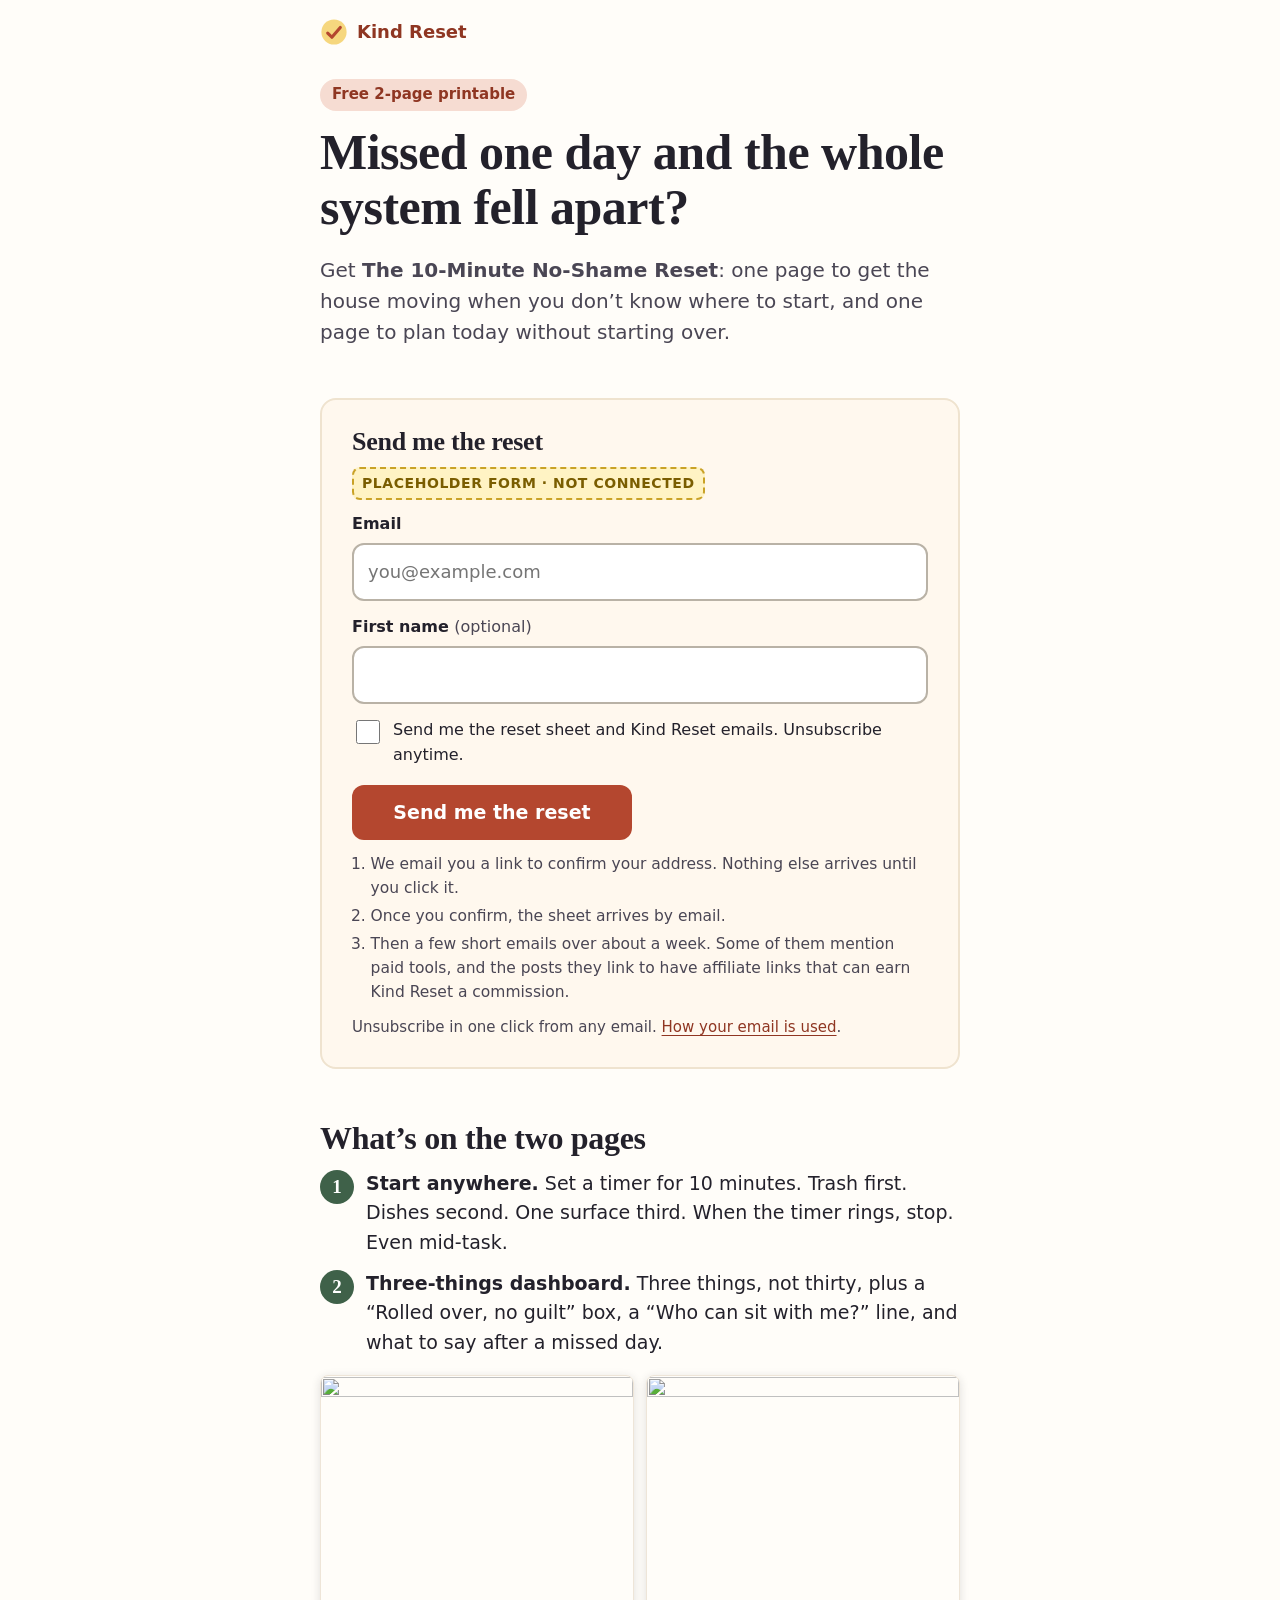
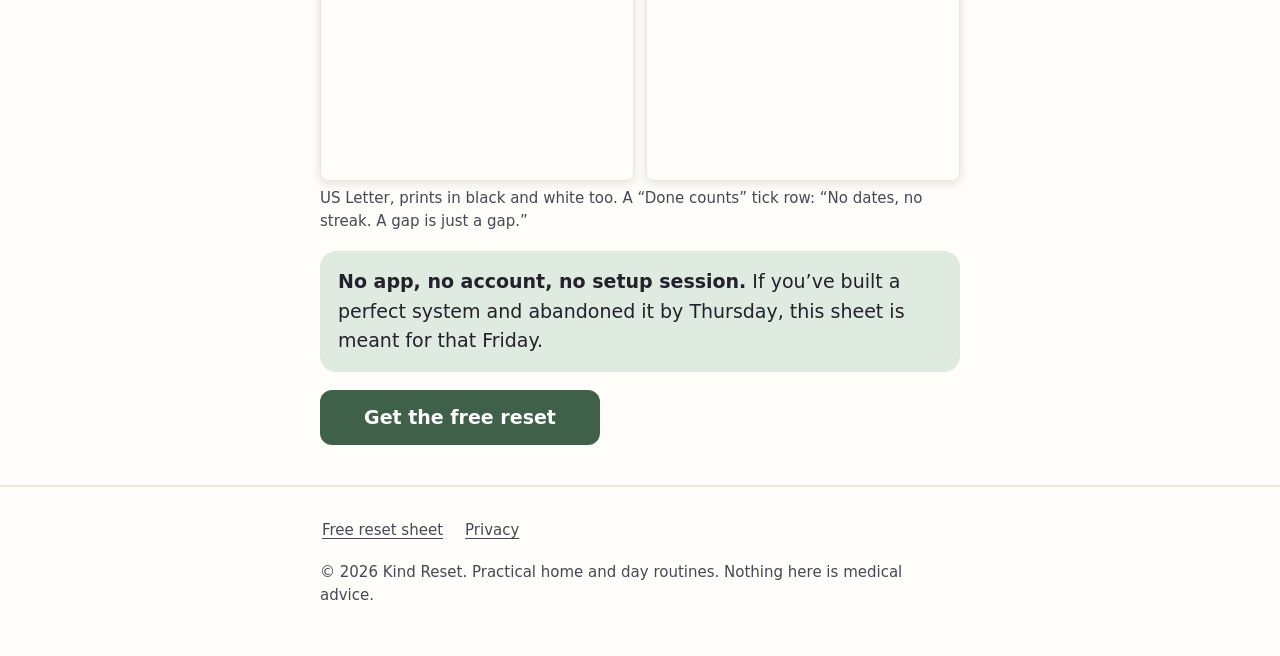
==== index.html @ aac7e528 "Add Kind Reset opt-in, thank-you, privacy and lead-magnet PDF" ====
<!doctype html>
<html lang="en">
<head>
<meta charset="utf-8">
<meta name="viewport" content="width=device-width, initial-scale=1">
<title>The 10-Minute No-Shame Reset (free printable) · Kind Reset</title>
<meta name="description" content="A free 2-page sheet for the day after your system falls apart: a 10-minute start-anywhere home reset and a three-things plan. Print it or read it on your phone.">
<link rel="icon" href="favicon.svg" type="image/svg+xml">
<link rel="preload" href="fonts/lexend-kr.woff2" as="font" type="font/woff2" crossorigin>
<link rel="stylesheet" href="styles.css">
</head>
<body>
<header class="site-header"><div class="wrap"><a class="logo" href="index.html"><svg viewBox="0 0 40 40" aria-hidden="true"><circle cx="20" cy="20" r="18" fill="#f6d77e"/><path d="M11 21.5l6 6 12-14" fill="none" stroke="#b4472f" stroke-width="4.5" stroke-linecap="round" stroke-linejoin="round"/></svg>Kind Reset</a></div></header>

<main class="wrap">
  <section class="hero">
    <span class="eyebrow">Free 2-page printable</span>
    <h1>Missed one day and the whole system fell apart?</h1>
    <p class="lede">Get <strong>The 10-Minute No-Shame Reset</strong>: one page to get the house moving when you don’t know where to start, and one page to plan today without starting over.</p>
  </section>

  <section class="optin" id="get-the-reset" aria-labelledby="optin-title">
    <h2 id="optin-title">Send me the reset</h2>

    <!--
      ===================== EMAILOCTOPUS FORM PLACEHOLDER =====================
      The EmailOctopus form exists as a draft. Do not paste the live embed
      until Affiliate Boss says the destination URLs return 200.
      This dummy form does NOT submit anywhere: no action URL, the button is
      type="button", and the submit event is cancelled.
      When List Keeper publishes the form:
        1. Replace everything between the START and END markers with the
           EmailOctopus embed code.
        2. Keep: email (required), first name (optional), the unchecked consent
           box with the exact wording below (required: the real embed must
           block submit until it is ticked), and the link to privacy.html.
        3. Form setting "Redirect URL" (after submit) -> thank-you.html.
           Double opt-in is ON: the PDF goes out only in email 00 after confirm.
        4. Delete the .dev-flag line and the placeholder <script> at the bottom.
      ============================ START PLACEHOLDER ===========================
    -->
    <span class="dev-flag">Placeholder form · not connected</span>
    <form id="optin-form" class="optin-form" novalidate onsubmit="return false;" data-placeholder="emailoctopus">
      <div class="field">
        <label for="email">Email</label>
        <input id="email" name="email" type="email" autocomplete="email" inputmode="email" placeholder="you@example.com" required>
      </div>
      <div class="field">
        <label for="first-name">First name <span class="opt">(optional)</span></label>
        <input id="first-name" name="first_name" type="text" autocomplete="given-name">
      </div>
      <label class="consent"><input type="checkbox" name="consent" id="consent" required><span>Send me the reset sheet and Kind Reset emails. Unsubscribe anytime.</span></label>
      <button type="button" class="btn" id="optin-button">Send me the reset</button>
      <p class="placeholder-note" id="placeholder-note" role="status">This form isn’t connected yet, so nothing was sent.</p>
    </form>
    <!-- ============================= END PLACEHOLDER ========================== -->

    <ol class="steps-next">
      <li>We email you a link to confirm your address. Nothing else arrives until you click it.</li>
      <li>Once you confirm, the sheet arrives by email.</li>
      <li>Then a few short emails over about a week. Some of them mention paid tools, and the posts they link to have affiliate links that can earn Kind Reset a commission.</li>
    </ol>
    <p class="fineprint">Unsubscribe in one click from any email. <a href="privacy.html">How your email is used</a>.</p>
  </section>

  <section aria-labelledby="inside-title">
    <h2 id="inside-title">What’s on the two pages</h2>
    <ul class="inside">
      <li><span class="dot">1</span><span><strong>Start anywhere.</strong> Set a timer for 10 minutes. Trash first. Dishes second. One surface third. When the timer rings, stop. Even mid-task.</span></li>
      <li><span class="dot">2</span><span><strong>Three-things dashboard.</strong> Three things, not thirty, plus a “Rolled over, no guilt” box, a “Who can sit with me?” line, and what to say after a missed day.</span></li>
    </ul>
    <div class="preview" aria-hidden="true">
      <img src="images/sheet-1.png" width="480" height="621" alt="" loading="lazy">
      <img src="images/sheet-2.png" width="480" height="621" alt="" loading="lazy">
    </div>
    <p class="small muted">US Letter, prints in black and white too. A “Done counts” tick row: “No dates, no streak. A gap is just a gap.”</p>
  </section>

  <section class="callout sage">
    <p><strong>No app, no account, no setup session.</strong> If you’ve built a perfect system and abandoned it by Thursday, this sheet is meant for that Friday.</p>
  </section>

  <p><a class="btn secondary" href="#get-the-reset">Get the free reset</a></p>
</main>

<footer class="site-footer"><div class="wrap">
  <nav aria-label="Footer"><a href="index.html">Free reset sheet</a><a href="privacy.html">Privacy</a></nav>
  <p>© 2026 Kind Reset. Practical home and day routines. Nothing here is medical advice.</p>
</div></footer>

<!-- Placeholder behaviour only. Delete when the EmailOctopus embed goes in. -->
<script>
  document.getElementById('optin-button').addEventListener('click', function () {
    document.getElementById('placeholder-note').classList.add('show');
  });
</script>
</body>
</html>
---- styles.css ----
/* Kind Reset site styles. Phone-first, no framework, two self-hosted fonts (OFL). */
@font-face { font-family: "Fraunces KR"; src: url("fonts/fraunces-kr.woff2") format("woff2"); font-weight: 600 700; font-display: swap; }
@font-face { font-family: "Lexend KR"; src: url("fonts/lexend-kr.woff2") format("woff2"); font-weight: 300 800; font-display: swap; }

:root {
  --ink: #23212b; --soft-ink: #4a4654; --cream: #fff8ee; --paper: #fffdf9;
  --clay: #b4472f; --clay-dark: #8f3622; --clay-light: #f6dcd2;
  --sage: #5f8669; --sage-dark: #3f6149; --sage-light: #dfeae0; --butter: #f6d77e;
  --radius: 16px; --max: 680px;
}
* { box-sizing: border-box; }
html { -webkit-text-size-adjust: 100%; }
body { margin: 0; background: var(--paper); color: var(--ink);
       font: 400 18px/1.55 "Lexend KR", system-ui, -apple-system, "Segoe UI", sans-serif; }
img, svg { max-width: 100%; }
a { color: var(--clay-dark); text-underline-offset: 3px; }
a:hover { color: var(--clay); }
:focus-visible { outline: 3px solid var(--sage-dark); outline-offset: 3px; border-radius: 4px; }

.wrap { max-width: var(--max); margin: 0 auto; padding: 0 20px; }
.site-header { padding: 18px 0 6px; }
.logo { display: inline-flex; align-items: center; gap: 9px; font-weight: 700; color: var(--clay-dark); text-decoration: none; font-size: 18px; }
.logo svg { width: 28px; height: 28px; }

h1, h2, h3 { font-family: "Fraunces KR", Georgia, serif; font-weight: 700; line-height: 1.1; letter-spacing: -.01em; margin: 0 0 .4em; }
h1 { font-size: clamp(32px, 8.4vw, 50px); }
h2 { font-size: clamp(24px, 5.6vw, 32px); margin-top: 1.6em; }
h3 { font-size: 22px; margin-top: 1.2em; }
p, ul, ol { margin: 0 0 1em; }
.lede { font-size: 20px; color: var(--soft-ink); }
.muted { color: var(--soft-ink); }
.small { font-size: 15px; }

/* hero */
.hero { padding: 18px 0 8px; }
.eyebrow { display: inline-block; background: var(--clay-light); color: var(--clay-dark); font-weight: 600; font-size: 15px;
           padding: 4px 12px; border-radius: 999px; margin-bottom: 14px; }

/* opt-in card */
.optin { background: var(--cream); border: 2px solid #efe3cf; border-radius: var(--radius); padding: 22px 20px; margin: 22px 0; }
.optin h2 { margin-top: 0; font-size: 26px; }
.field { margin-bottom: 14px; }
.field label { display: block; font-weight: 600; font-size: 16px; margin-bottom: 6px; }
.field .opt { font-weight: 400; color: var(--soft-ink); }
.field input[type=email], .field input[type=text] {
  width: 100%; font: inherit; font-size: 18px; padding: 13px 14px; border: 2px solid #b9b2a6; border-radius: 12px; background: #fff; color: var(--ink); }
.field input:focus { border-color: var(--sage-dark); outline: none; box-shadow: 0 0 0 3px var(--sage-light); }
.consent { display: flex; gap: 10px; align-items: flex-start; font-size: 16px; margin: 4px 0 18px; }
.consent input { width: 24px; height: 24px; margin-top: 2px; flex: 0 0 auto; accent-color: var(--sage-dark); }
.btn { display: inline-block; width: 100%; text-align: center; font: inherit; font-weight: 700; font-size: 19px; line-height: 1.2;
       background: var(--clay); color: #fff; border: 0; border-radius: 12px; padding: 16px 20px; cursor: pointer; text-decoration: none; }
.btn:hover { background: var(--clay-dark); color: #fff; }
.btn.secondary { background: var(--sage-dark); }
.btn.secondary:hover { background: #2f4a37; }
.fineprint { font-size: 15px; color: var(--soft-ink); margin: 12px 0 0; }
.steps-next { margin: 12px 0 0; padding-left: 1.2em; font-size: 15.5px; color: var(--soft-ink); }
.steps-next li { margin-bottom: 4px; }
.placeholder-note { display: none; margin-top: 12px; padding: 10px 12px; border-radius: 10px; background: #fff3c4; border: 2px dashed #c9a227; font-size: 15px; }
.placeholder-note.show { display: block; }
.dev-flag { font-size: 14px; font-weight: 700; letter-spacing: .04em; text-transform: uppercase; color: #7a5d00; background: #fff3c4;
            border: 2px dashed #c9a227; border-radius: 8px; padding: 4px 8px; display: inline-block; margin-bottom: 12px; }

/* inside the sheet */
.inside { list-style: none; padding: 0; margin: 0; display: grid; gap: 12px; }
.inside li { display: flex; gap: 12px; align-items: flex-start; }
.inside .dot { flex: 0 0 auto; width: 34px; height: 34px; border-radius: 50%; background: var(--sage-dark); color: #fff; /* 6.96:1 vs white */
               font-family: "Fraunces KR", serif; font-weight: 700; display: flex; align-items: center; justify-content: center; margin-top: 1px; }
.preview { display: grid; grid-template-columns: 1fr 1fr; gap: 12px; margin: 18px 0 6px; }
.preview img { width: 100%; height: auto; border-radius: 8px; box-shadow: 0 2px 10px rgba(35,33,43,.14); border: 1px solid #eee5d8; }

/* callouts */
.callout { border-radius: var(--radius); padding: 16px 18px; margin: 18px 0; }
.callout p:last-child { margin-bottom: 0; }
.callout.sage { background: var(--sage-light); }
.callout.clay { background: var(--clay-light); }
.callout.butter { background: #fff6d8; border-left: 6px solid var(--butter); }
.disclosure { background: #fff6d8; border-bottom: 2px solid #ecd58f; font-size: 16px; }
.disclosure .wrap { padding-top: 12px; padding-bottom: 12px; }
.disclosure strong { color: var(--ink); }

/* comparison */
.tool { border: 2px solid #eadfcd; border-radius: var(--radius); padding: 18px; margin: 18px 0; background: #fff; }
.tool h3 { margin-top: 0; }
.tool dl { margin: 0 0 14px; display: grid; grid-template-columns: 1fr; gap: 2px 14px; }
.tool dt { font-weight: 700; font-size: 15px; color: var(--soft-ink); margin-top: 8px; }
.tool dd { margin: 0; }
.table-scroll { overflow-x: auto; margin: 16px 0; border-radius: 12px; border: 2px solid #eadfcd; }
table { border-collapse: collapse; width: 100%; min-width: 560px; font-size: 16px; background: #fff; }
th, td { text-align: left; vertical-align: top; padding: 10px 12px; border-bottom: 1px solid #eee5d8; }
th { background: var(--cream); font-weight: 700; }
.asof { font-size: 14.5px; color: var(--soft-ink); }

.site-footer { margin-top: 40px; padding: 22px 0 34px; border-top: 2px solid #efe7da; font-size: 15px; color: var(--soft-ink); }
.site-footer a { color: var(--soft-ink); }
.site-footer nav { display: flex; flex-wrap: wrap; gap: 4px 18px; margin-bottom: 8px; }
.site-footer nav a { display: inline-flex; align-items: center; min-height: 44px; padding: 0 2px; } /* WCAG 2.2 target size */

@media (min-width: 720px) {
  body { font-size: 19px; }
  .optin { padding: 28px 30px; }
  .tool dl { grid-template-columns: 170px 1fr; }
  .tool dt { margin-top: 0; }
  .btn { width: auto; min-width: 280px; }
}

/* comparison table: stack into labelled rows on phones */
@media (max-width: 599px) {
  .table-scroll { overflow: visible; border: 0; }
  table { min-width: 0; background: transparent; }
  thead { position: absolute; width: 1px; height: 1px; overflow: hidden; clip: rect(0 0 0 0); }
  table, tbody, tr, th, td { display: block; width: 100%; }
  tr { background: #fff; border: 2px solid #eadfcd; border-radius: 12px; margin-bottom: 12px; overflow: hidden; }
  tbody th { background: var(--cream); font-size: 17px; }
  td { display: grid; grid-template-columns: 92px 1fr; gap: 10px; }
  td::before { content: attr(data-label); font-weight: 700; color: var(--soft-ink); }
  tr td:last-child { border-bottom: 0; }
}
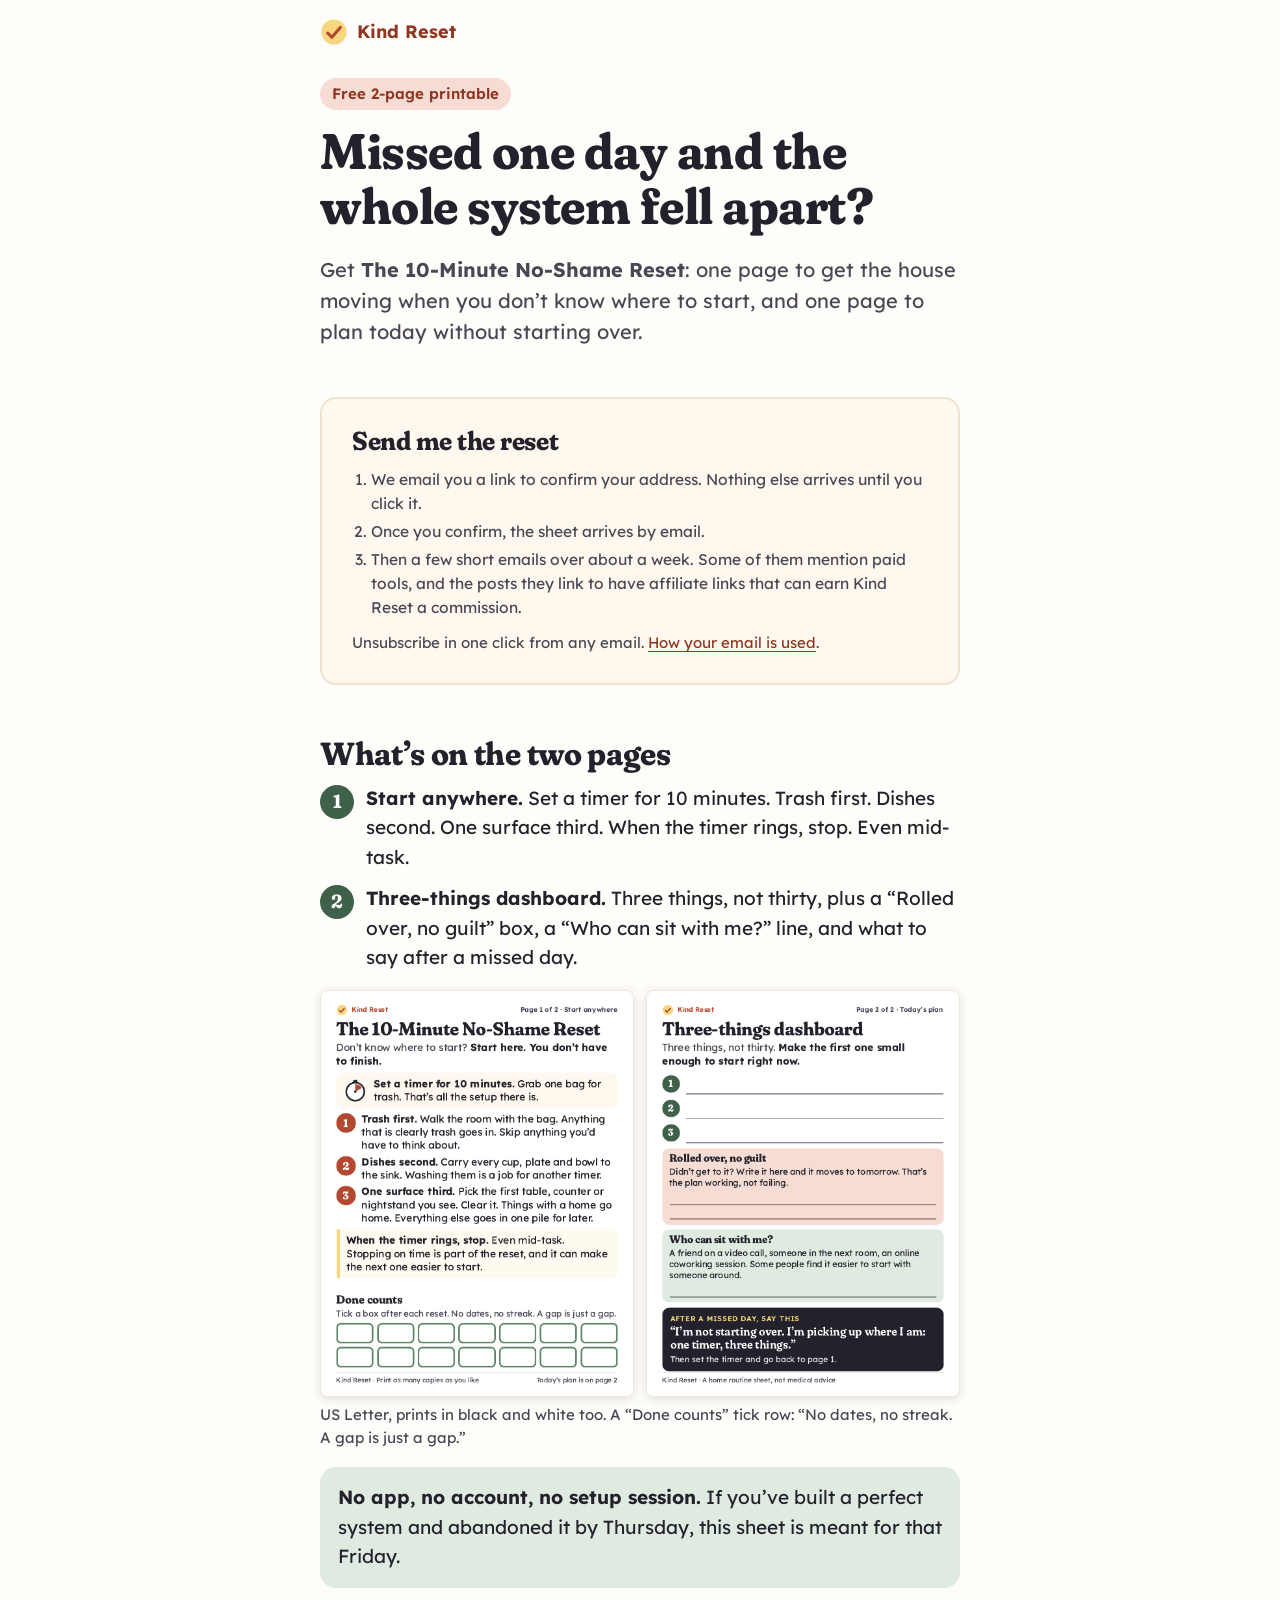
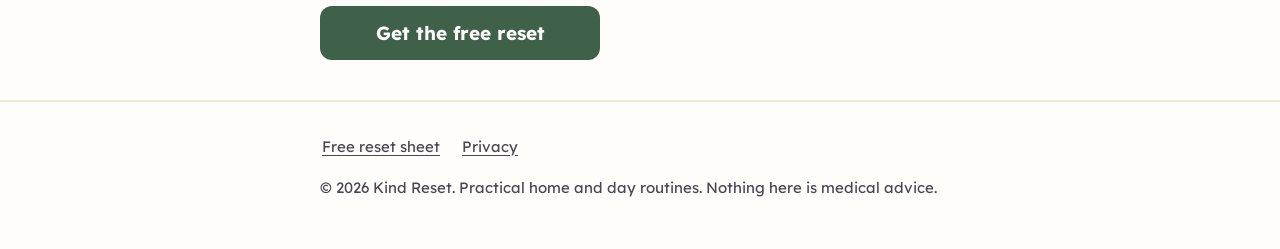
==== commit 373abb4d: "Add live EmailOctopus signup form" ====
--- a/index.html
+++ b/index.html
@@ -23,37 +23,16 @@
     <h2 id="optin-title">Send me the reset</h2>
 
     <!--
-      ===================== EMAILOCTOPUS FORM PLACEHOLDER =====================
-      The EmailOctopus form exists as a draft. Do not paste the live embed
-      until Affiliate Boss says the destination URLs return 200.
-      This dummy form does NOT submit anywhere: no action URL, the button is
-      type="button", and the submit event is cancelled.
-      When List Keeper publishes the form:
-        1. Replace everything between the START and END markers with the
-           EmailOctopus embed code.
-        2. Keep: email (required), first name (optional), the unchecked consent
-           box with the exact wording below (required: the real embed must
-           block submit until it is ticked), and the link to privacy.html.
-        3. Form setting "Redirect URL" (after submit) -> thank-you.html.
-           Double opt-in is ON: the PDF goes out only in email 00 after confirm.
-        4. Delete the .dev-flag line and the placeholder <script> at the bottom.
-      ============================ START PLACEHOLDER ===========================
+      EmailOctopus inline form 7b22d070-e764-11f1-935c-251dbdf0d8b6 (from
+      Email/Nothing Sticks Reset/form-embed.html). The embed includes email
+      (required), first name (optional), the button “Send me the reset”, and
+      a consent checkbox with the wording “Send me the reset sheet and Kind
+      Reset emails. Unsubscribe anytime.” The form script blocks submit
+      until the box is ticked. Double opt-in is on. Redirect URL:
+      https://kindreset.github.io/thank-you.html. Keep the privacy link in
+      the fineprint below. Do not add a second consent box.
     -->
-    <span class="dev-flag">Placeholder form · not connected</span>
-    <form id="optin-form" class="optin-form" novalidate onsubmit="return false;" data-placeholder="emailoctopus">
-      <div class="field">
-        <label for="email">Email</label>
-        <input id="email" name="email" type="email" autocomplete="email" inputmode="email" placeholder="you@example.com" required>
-      </div>
-      <div class="field">
-        <label for="first-name">First name <span class="opt">(optional)</span></label>
-        <input id="first-name" name="first_name" type="text" autocomplete="given-name">
-      </div>
-      <label class="consent"><input type="checkbox" name="consent" id="consent" required><span>Send me the reset sheet and Kind Reset emails. Unsubscribe anytime.</span></label>
-      <button type="button" class="btn" id="optin-button">Send me the reset</button>
-      <p class="placeholder-note" id="placeholder-note" role="status">This form isn’t connected yet, so nothing was sent.</p>
-    </form>
-    <!-- ============================= END PLACEHOLDER ========================== -->
+    <script async src="https://eomail5.com/form/7b22d070-e764-11f1-935c-251dbdf0d8b6.js" data-form="7b22d070-e764-11f1-935c-251dbdf0d8b6"></script>
 
     <ol class="steps-next">
       <li>We email you a link to confirm your address. Nothing else arrives until you click it.</li>
@@ -88,11 +67,5 @@
   <p>© 2026 Kind Reset. Practical home and day routines. Nothing here is medical advice.</p>
 </div></footer>
 
-<!-- Placeholder behaviour only. Delete when the EmailOctopus embed goes in. -->
-<script>
-  document.getElementById('optin-button').addEventListener('click', function () {
-    document.getElementById('placeholder-note').classList.add('show');
-  });
-</script>
 </body>
 </html>
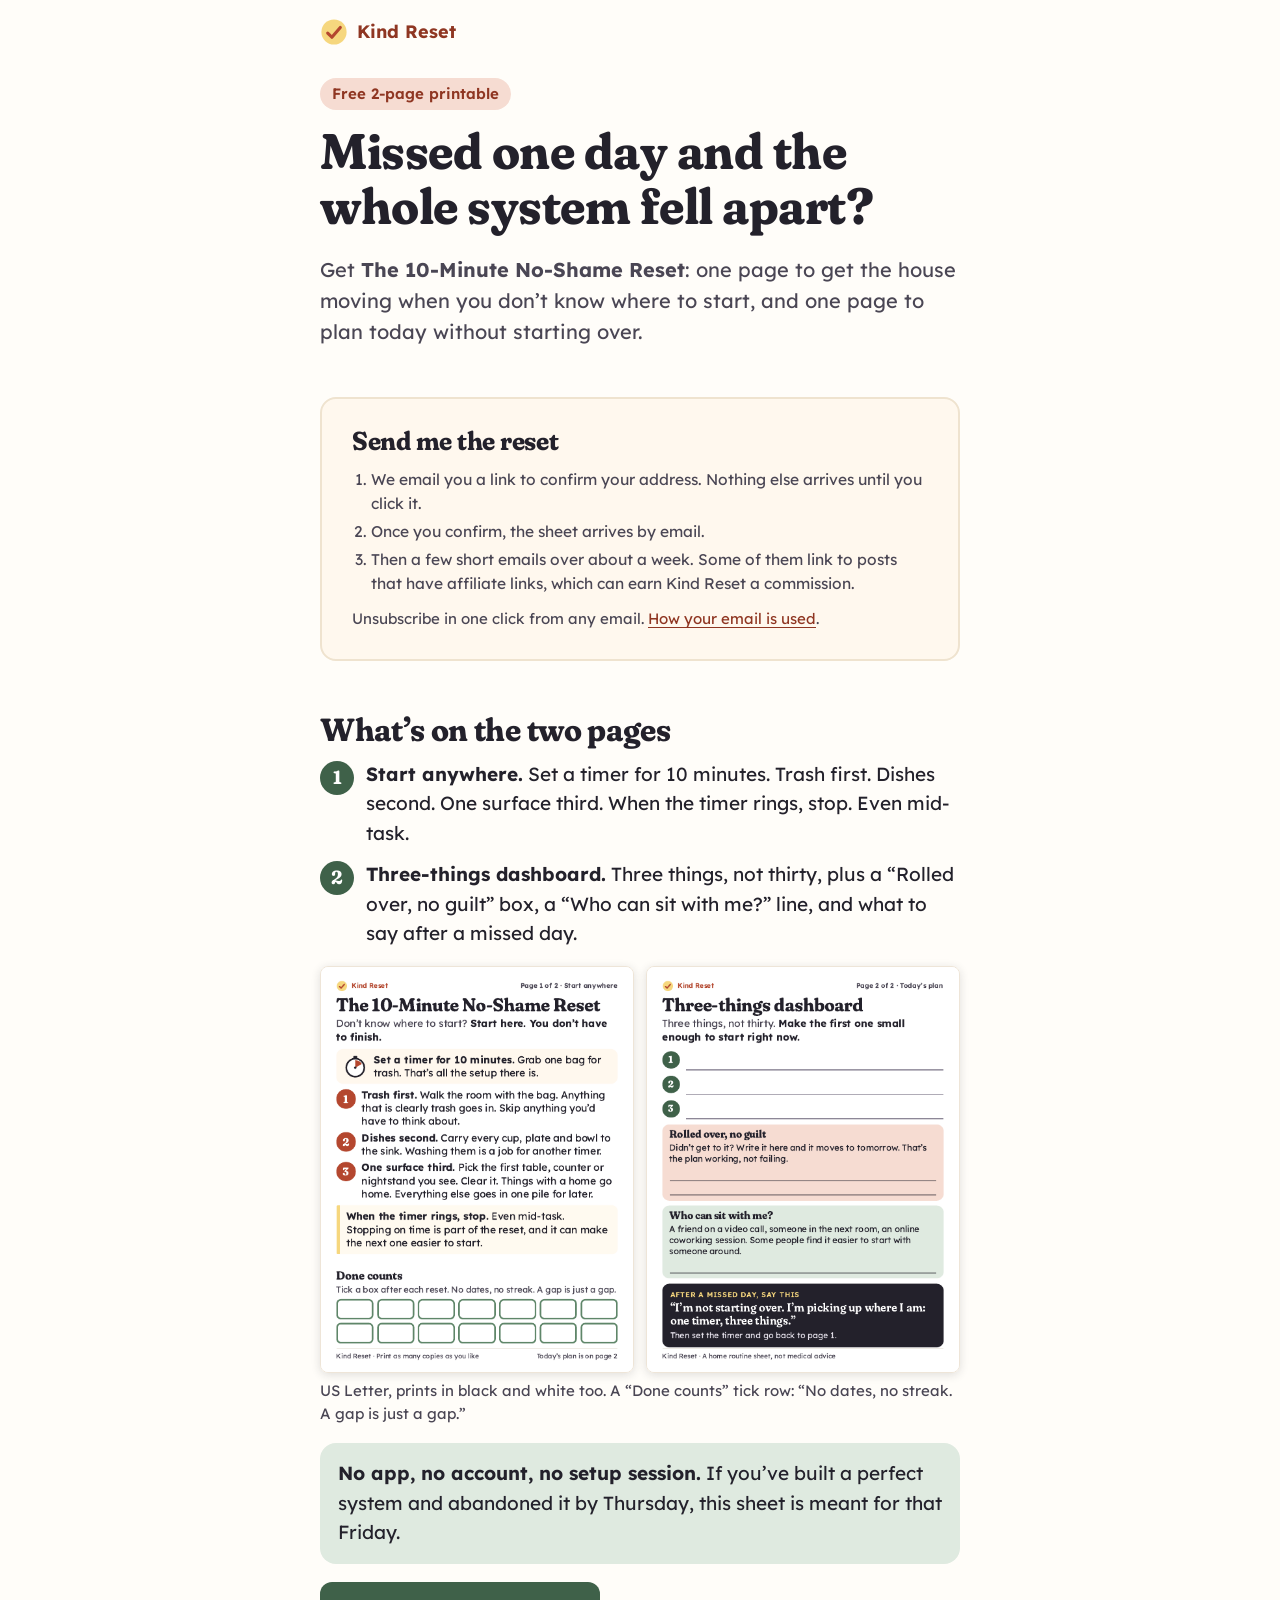
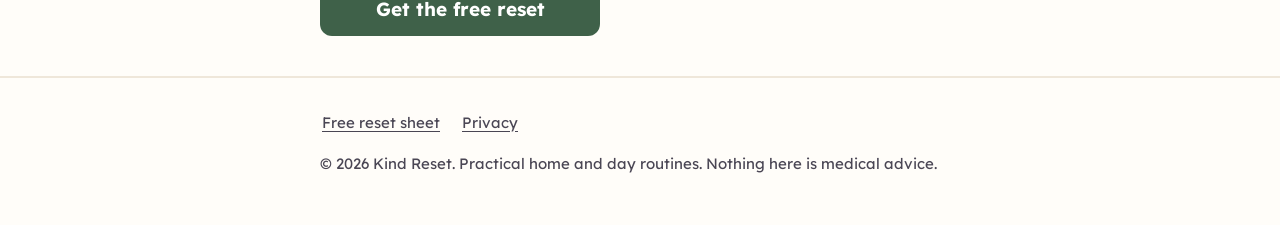
==== commit e4e42b50: "Deploy: opt-in line 40 disclosure fix" ====
--- a/index.html
+++ b/index.html
@@ -37,7 +37,7 @@
     <ol class="steps-next">
       <li>We email you a link to confirm your address. Nothing else arrives until you click it.</li>
       <li>Once you confirm, the sheet arrives by email.</li>
-      <li>Then a few short emails over about a week. Some of them mention paid tools, and the posts they link to have affiliate links that can earn Kind Reset a commission.</li>
+      <li>Then a few short emails over about a week. Some of them link to posts that have affiliate links, which can earn Kind Reset a commission.</li>
     </ol>
     <p class="fineprint">Unsubscribe in one click from any email. <a href="privacy.html">How your email is used</a>.</p>
   </section>
--- a/styles.css
+++ b/styles.css
@@ -115,3 +115,111 @@
   td::before { content: attr(data-label); font-weight: 700; color: var(--soft-ink); }
   tr td:last-child { border-bottom: 0; }
 }
+
+/* EmailOctopus embed: match Kind Reset type, colours, and stacked layout.
+   Higher specificity than the injected form stylesheet so these win. */
+.optin [data-form="7b22d070-e764-11f1-935c-251dbdf0d8b6"] {
+  --text-colour: var(--ink);
+  --font-family: "Lexend KR", system-ui, -apple-system, "Segoe UI", sans-serif;
+  max-width: 100% !important;
+}
+.optin [data-form="7b22d070-e764-11f1-935c-251dbdf0d8b6"] .form-container {
+  max-width: none;
+  margin: 0;
+}
+.optin [data-form="7b22d070-e764-11f1-935c-251dbdf0d8b6"] .emailoctopus-form-wrapper {
+  margin-top: 0;
+}
+.optin [data-form="7b22d070-e764-11f1-935c-251dbdf0d8b6"] .emailoctopus-form {
+  --label-size: 16px;
+  --field-colour: #fff;
+  --label-colour: var(--ink);
+  --button-colour: var(--clay);
+  --button-text-colour: #fff;
+  --field-border-colour: #b9b2a6;
+  --base-font-size: 18px;
+  display: flex;
+  flex-direction: column;
+}
+.optin [data-form="7b22d070-e764-11f1-935c-251dbdf0d8b6"] .main-form,
+.optin [data-form="7b22d070-e764-11f1-935c-251dbdf0d8b6"] [eo-form-fields-container] {
+  display: contents;
+}
+.optin [data-form="7b22d070-e764-11f1-935c-251dbdf0d8b6"] .emailoctopus-form-row {
+  width: 100%;
+  margin: 0 0 14px;
+  min-width: 0;
+}
+.optin [data-form="7b22d070-e764-11f1-935c-251dbdf0d8b6"] .emailoctopus-form input:not([type=submit]):not([type=checkbox]) {
+  width: 100%;
+  font: inherit;
+  font-size: 18px;
+  padding: 13px 14px;
+  border: 2px solid #b9b2a6;
+  border-radius: 12px;
+  background: #fff;
+  color: var(--ink);
+  line-height: 1.3;
+}
+.optin [data-form="7b22d070-e764-11f1-935c-251dbdf0d8b6"] .emailoctopus-form input:not([type=submit]):focus {
+  border-color: var(--sage-dark);
+  outline: none;
+  box-shadow: 0 0 0 3px var(--sage-light);
+}
+.optin [data-form="7b22d070-e764-11f1-935c-251dbdf0d8b6"] .emailoctopus-form-row-consent {
+  order: 10;
+  display: flex;
+  gap: 10px;
+  align-items: flex-start;
+  font-size: 16px;
+  margin: 4px 0 18px;
+  color: var(--ink);
+}
+.optin [data-form="7b22d070-e764-11f1-935c-251dbdf0d8b6"] .emailoctopus-form-row-consent input[type=checkbox] {
+  width: 24px;
+  height: 24px;
+  min-width: 24px;
+  margin: 2px 0 0;
+  flex: 0 0 auto;
+  accent-color: var(--sage-dark);
+}
+.optin [data-form="7b22d070-e764-11f1-935c-251dbdf0d8b6"] .emailoctopus-form-row-consent label {
+  display: inline;
+  font-size: 16px;
+  color: var(--ink);
+  font-family: inherit;
+}
+.optin [data-form="7b22d070-e764-11f1-935c-251dbdf0d8b6"] .emailoctopus-form input[type=submit] {
+  order: 20;
+  display: inline-block;
+  width: 100%;
+  text-align: center;
+  font: inherit;
+  font-weight: 700;
+  font-size: 19px;
+  line-height: 1.2;
+  background: var(--clay);
+  color: #fff;
+  border: 0;
+  border-radius: 12px;
+  padding: 16px 20px;
+  cursor: pointer;
+  margin: 0;
+}
+.optin [data-form="7b22d070-e764-11f1-935c-251dbdf0d8b6"] .emailoctopus-form input[type=submit]:hover {
+  background: var(--clay-dark);
+  color: #fff;
+}
+.optin [data-form="7b22d070-e764-11f1-935c-251dbdf0d8b6"] .emailoctopus-success-message,
+.optin [data-form="7b22d070-e764-11f1-935c-251dbdf0d8b6"] .emailoctopus-error-message {
+  text-align: left;
+  color: var(--ink) !important;
+  font-weight: 600;
+  margin: 0 0 12px;
+}
+@media (min-width: 720px) {
+  .optin [data-form="7b22d070-e764-11f1-935c-251dbdf0d8b6"] .emailoctopus-form input[type=submit] {
+    width: auto;
+    min-width: 280px;
+  }
+}
